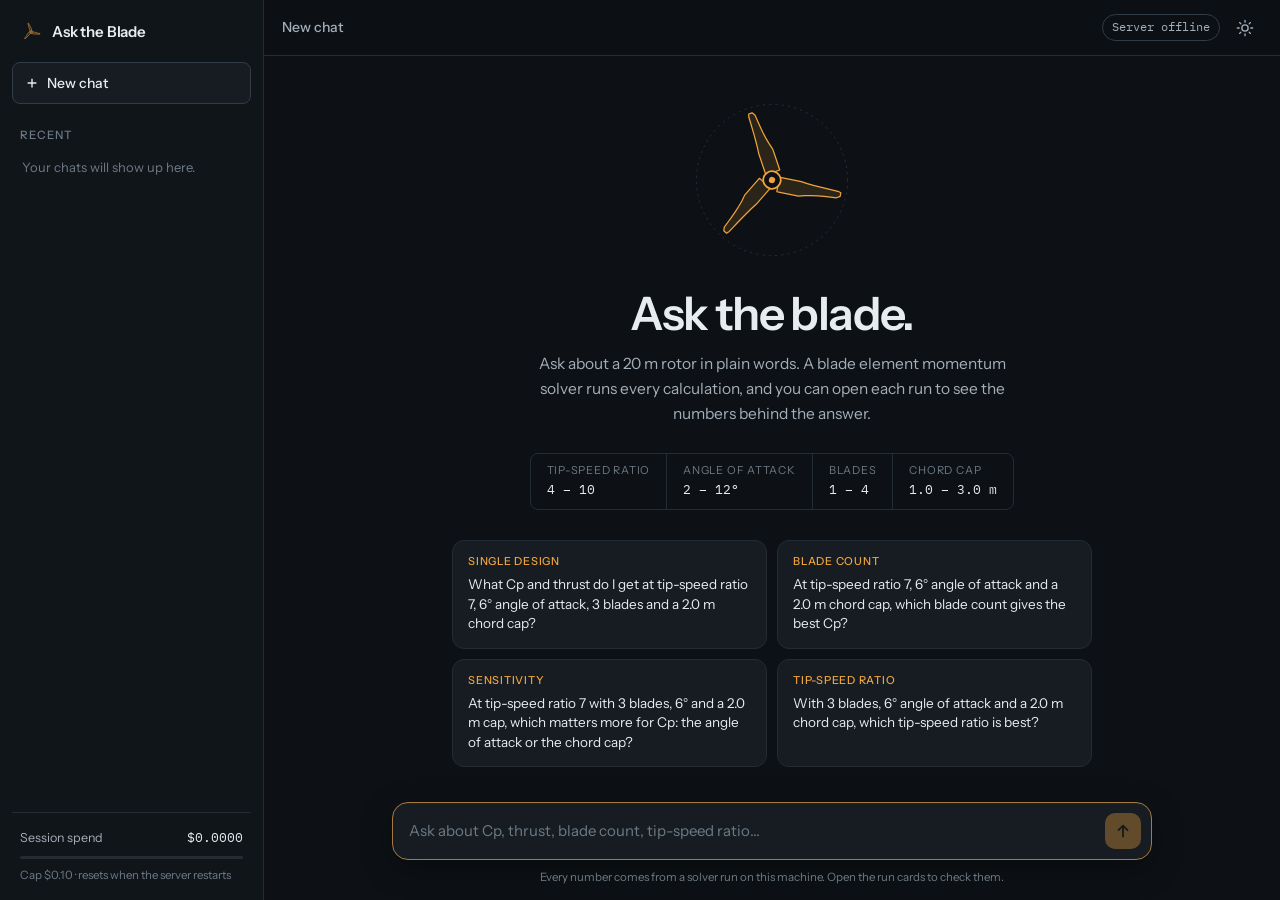
==== web/index.html @ 4451715d "V1 prototype: Ask the Blade BEM agent with web interface Co-Authored-By: Claude Sonnet 5.5 <noreply@" ====
<!doctype html>
<html lang="en" data-theme="dark">
<head>
  <meta charset="utf-8">
  <meta name="viewport" content="width=device-width, initial-scale=1, viewport-fit=cover">
  <title>Ask the Blade</title>
  <meta name="description" content="Ask questions about a wind turbine blade. A BEM solver runs every calculation.">
  <link rel="preconnect" href="https://fonts.googleapis.com">
  <link rel="preconnect" href="https://fonts.gstatic.com" crossorigin>
  <link href="https://fonts.googleapis.com/css2?family=IBM+Plex+Mono:wght@400;500&family=Instrument+Sans:wght@400;500;600&display=swap" rel="stylesheet">
  <link rel="stylesheet" href="styles.css">
  <script>
    try {
      const q = new URLSearchParams(location.search).get("theme");
      const t = q === "light" || q === "dark" ? q : localStorage.getItem("atb.theme");
      if (t) document.documentElement.dataset.theme = t;
    } catch (e) {}
  </script>
</head>
<body>
  <div class="app">
    <aside class="sidebar" id="sidebar" aria-label="Chats">
      <div class="brand">
        <svg class="rotor rotor-sm" viewBox="-24 -24 48 48" aria-hidden="true"></svg>
        <span>Ask the Blade</span>
      </div>

      <button class="new-chat" id="newChat" type="button">
        <svg viewBox="0 0 16 16" aria-hidden="true"><path d="M8 3v10M3 8h10"/></svg>
        New chat
      </button>

      <div class="history-label">Recent</div>
      <nav class="history" id="history"></nav>

      <div class="sidebar-foot">
        <div class="spend-row">
          <span>Session spend</span>
          <span class="mono" id="spend">$0.0000</span>
        </div>
        <div class="spend-track" aria-hidden="true"><i id="spendBar"></i></div>
        <div class="spend-cap" id="spendCap">Cap $0.10 · resets when the server restarts</div>
      </div>
    </aside>

    <main class="main">
      <header class="topbar">
        <button class="icon-btn menu-btn" id="menuBtn" type="button" aria-label="Show chats">
          <svg viewBox="0 0 20 20" aria-hidden="true"><path d="M3 6h14M3 10h14M3 14h14"/></svg>
        </button>
        <div class="topbar-title" id="chatTitle">New chat</div>
        <div class="topbar-actions">
          <span class="chip" id="modeChip">Connecting…</span>
          <button class="icon-btn" id="themeBtn" type="button" aria-label="Switch to light theme">
            <svg class="i-sun" viewBox="0 0 20 20" aria-hidden="true"><circle cx="10" cy="10" r="3.5"/><path d="M10 1.5v2M10 16.5v2M1.5 10h2M16.5 10h2M4 4l1.4 1.4M14.6 14.6 16 16M4 16l1.4-1.4M14.6 5.4 16 4"/></svg>
            <svg class="i-moon" viewBox="0 0 20 20" aria-hidden="true"><path d="M16.5 12.2A7 7 0 0 1 7.8 3.5a7 7 0 1 0 8.7 8.7Z"/></svg>
          </button>
        </div>
      </header>

      <section class="thread" id="thread">
        <div class="empty" id="empty">
          <svg class="rotor rotor-hero" viewBox="-24 -24 48 48" aria-hidden="true"></svg>
          <h1>Ask the blade.</h1>
          <p class="lede">Ask about a 20 m rotor in plain words. A blade element momentum solver runs every calculation, and you can open each run to see the numbers behind the answer.</p>
          <dl class="limits">
            <div><dt>Tip-speed ratio</dt><dd>4 – 10</dd></div>
            <div><dt>Angle of attack</dt><dd>2 – 12°</dd></div>
            <div><dt>Blades</dt><dd>1 – 4</dd></div>
            <div><dt>Chord cap</dt><dd>1.0 – 3.0 m</dd></div>
          </dl>
          <div class="examples" id="examples"></div>
        </div>
        <div class="messages" id="messages" aria-live="polite"></div>
      </section>

      <footer class="composer-wrap">
        <form class="composer" id="composer">
          <label class="sr-only" for="input">Your question</label>
          <textarea id="input" rows="1" placeholder="Ask about Cp, thrust, blade count, tip-speed ratio…" autocomplete="off"></textarea>
          <button class="send" id="sendBtn" type="submit" aria-label="Send">
            <svg class="i-send" viewBox="0 0 20 20" aria-hidden="true"><path d="M10 16V4M5 9l5-5 5 5"/></svg>
            <svg class="i-stop" viewBox="0 0 20 20" aria-hidden="true"><rect x="6" y="6" width="8" height="8" rx="1.5"/></svg>
          </button>
        </form>
        <p class="composer-note">Every number comes from a solver run on this machine. Open the run cards to check them.</p>
      </footer>
    </main>
  </div>
  <div class="scrim" id="scrim"></div>
  <script src="app.js"></script>
</body>
</html>
---- web/styles.css ----
/* ---------- tokens ---------- */
:root {
  --bg: #0d1115;
  --panel: #10151a;
  --surface: #161c22;
  --raised: #1b2229;
  --line: #232b33;
  --line-strong: #313c47;
  --text: #e7ecf0;
  --text-2: #a3aeb8;
  --text-3: #6d7a86;
  --signal: #f0a43a;          /* amber, from turbine aviation lights */
  --signal-soft: rgba(240, 164, 58, 0.13);
  --signal-ink: #1a1206;
  --cool: #8db8da;
  --ok: #6fcf97;
  --bad: #ef7a6a;
  --bad-soft: rgba(239, 122, 106, 0.1);
  --shadow: 0 1px 0 rgba(255, 255, 255, 0.03) inset, 0 8px 30px rgba(0, 0, 0, 0.35);

  --sans: "Instrument Sans", ui-sans-serif, system-ui, -apple-system, "Segoe UI", sans-serif;
  --mono: "IBM Plex Mono", ui-monospace, "SF Mono", Menlo, monospace;

  --sidebar-w: 264px;
  --thread-w: 760px;
  --radius: 12px;
  --radius-sm: 8px;
  color-scheme: dark;
}

:root[data-theme="light"] {
  --bg: #f4f6f8;
  --panel: #eceff2;
  --surface: #ffffff;
  --raised: #f7f9fa;
  --line: #dfe4e8;
  --line-strong: #c6ced5;
  --text: #111820;
  --text-2: #4a5663;
  --text-3: #7c8894;
  --signal: #b8690f;
  --signal-soft: rgba(184, 105, 15, 0.1);
  --signal-ink: #ffffff;
  --cool: #2f6e9e;
  --ok: #23874f;
  --bad: #c2412d;
  --bad-soft: rgba(194, 65, 45, 0.08);
  --shadow: 0 1px 2px rgba(17, 24, 32, 0.04), 0 8px 24px rgba(17, 24, 32, 0.06);
  color-scheme: light;
}

/* ---------- base ---------- */
*, *::before, *::after { box-sizing: border-box; }
html, body { height: 100%; }
body {
  margin: 0;
  background: var(--bg);
  color: var(--text);
  font-family: var(--sans);
  font-size: 15px;
  line-height: 1.6;
  -webkit-font-smoothing: antialiased;
  text-rendering: optimizeLegibility;
}
button, textarea { font: inherit; color: inherit; }
button { cursor: pointer; }
svg { display: block; }
.mono, .num { font-family: var(--mono); font-feature-settings: "tnum" 1; }
.sr-only { position: absolute; width: 1px; height: 1px; overflow: hidden; clip: rect(0 0 0 0); white-space: nowrap; }
:focus-visible { outline: 2px solid var(--signal); outline-offset: 2px; border-radius: 6px; }

/* ---------- layout ---------- */
.app {
  display: grid;
  grid-template-columns: var(--sidebar-w) 1fr;
  height: 100dvh;
  overflow: hidden;
}
.main {
  display: grid;
  grid-template-rows: auto 1fr auto;
  min-width: 0;
  height: 100dvh;
}

/* ---------- sidebar ---------- */
.sidebar {
  display: flex;
  flex-direction: column;
  background: var(--panel);
  border-right: 1px solid var(--line);
  padding: 18px 12px 14px;
  min-height: 0;
}
.brand {
  display: flex;
  align-items: center;
  gap: 10px;
  padding: 2px 8px 18px;
  font-weight: 600;
  letter-spacing: -0.01em;
  font-size: 15px;
}
.new-chat {
  display: flex;
  align-items: center;
  gap: 8px;
  width: 100%;
  padding: 9px 12px;
  border: 1px solid var(--line-strong);
  border-radius: var(--radius-sm);
  background: var(--surface);
  font-size: 14px;
  font-weight: 500;
  transition: border-color .15s, background .15s;
}
.new-chat:hover { border-color: var(--signal); }
.new-chat svg { width: 14px; height: 14px; stroke: currentColor; stroke-width: 1.6; fill: none; }

.history-label {
  margin: 22px 8px 6px;
  font-size: 11.5px;
  font-weight: 500;
  color: var(--text-3);
  text-transform: uppercase;
  letter-spacing: .08em;
}
.history {
  flex: 1;
  overflow-y: auto;
  display: flex;
  flex-direction: column;
  gap: 1px;
  margin: 0 -4px;
  padding: 0 4px;
}
.history-item {
  position: relative;
  display: flex;
  align-items: center;
  border-radius: var(--radius-sm);
}
.history-item > button.open {
  flex: 1;
  min-width: 0;
  text-align: left;
  padding: 7px 30px 7px 10px;
  border: 0;
  background: none;
  border-radius: var(--radius-sm);
  color: var(--text-2);
  font-size: 13.5px;
  white-space: nowrap;
  overflow: hidden;
  text-overflow: ellipsis;
}
.history-item:hover > button.open { background: var(--surface); color: var(--text); }
.history-item.active > button.open { background: var(--raised); color: var(--text); box-shadow: inset 2px 0 0 var(--signal); }
.history-item > button.del {
  position: absolute;
  right: 4px;
  width: 24px; height: 24px;
  display: grid; place-items: center;
  border: 0; background: none;
  color: var(--text-3);
  border-radius: 6px;
  opacity: 0;
  transition: opacity .12s;
}
.history-item:hover > button.del, .history-item > button.del:focus-visible { opacity: 1; }
.history-item > button.del:hover { color: var(--bad); }
.history-item > button.del svg { width: 12px; height: 12px; stroke: currentColor; stroke-width: 1.6; }
.history-empty { padding: 6px 10px; color: var(--text-3); font-size: 13px; }

.sidebar-foot {
  border-top: 1px solid var(--line);
  padding: 14px 8px 2px;
  font-size: 12.5px;
  color: var(--text-2);
}
.spend-row { display: flex; justify-content: space-between; align-items: baseline; }
.spend-row .mono { color: var(--text); font-size: 12.5px; }
.spend-track { height: 3px; margin: 8px 0 7px; background: var(--line); border-radius: 2px; overflow: hidden; }
.spend-track i { display: block; height: 100%; width: 0; background: var(--signal); transition: width .4s ease; }
.spend-cap { color: var(--text-3); font-size: 11.5px; }

/* ---------- top bar ---------- */
.topbar {
  display: flex;
  align-items: center;
  gap: 10px;
  height: 56px;
  padding: 0 18px;
  border-bottom: 1px solid var(--line);
  background: color-mix(in srgb, var(--bg) 88%, transparent);
  backdrop-filter: blur(8px);
}
.topbar-title {
  flex: 1;
  min-width: 0;
  font-size: 14px;
  font-weight: 500;
  color: var(--text-2);
  white-space: nowrap;
  overflow: hidden;
  text-overflow: ellipsis;
}
.topbar-actions { display: flex; align-items: center; gap: 8px; }
.chip {
  font-family: var(--mono);
  font-size: 11.5px;
  padding: 3px 9px;
  border: 1px solid var(--line-strong);
  border-radius: 999px;
  color: var(--text-2);
  white-space: nowrap;
}
.chip.mock { border-color: var(--signal); color: var(--signal); }
.icon-btn {
  width: 34px; height: 34px;
  display: grid; place-items: center;
  border: 1px solid transparent;
  border-radius: var(--radius-sm);
  background: none;
  color: var(--text-2);
}
.icon-btn:hover { background: var(--surface); color: var(--text); border-color: var(--line); }
.icon-btn svg { width: 18px; height: 18px; fill: none; stroke: currentColor; stroke-width: 1.5; stroke-linecap: round; }
.menu-btn { display: none; }
:root[data-theme="dark"] .i-moon, :root[data-theme="light"] .i-sun { display: none; }

/* ---------- thread ---------- */
.thread {
  overflow-y: auto;
  scroll-behavior: smooth;
  padding: 0 20px;
}
.messages {
  max-width: var(--thread-w);
  margin: 0 auto;
  padding: 28px 0 40px;
  display: flex;
  flex-direction: column;
  gap: 30px;
}
.messages:empty { display: none; }

/* ---------- empty state ---------- */
.empty {
  max-width: 640px;
  margin: 0 auto;
  min-height: 100%;
  display: flex;
  flex-direction: column;
  align-items: center;
  justify-content: flex-start;
  text-align: center;
  padding: 40px 0 32px;
}
/* auto margins centre the content but never push it above the scroll top */
.empty > :first-child { margin-top: auto; }
.empty > :last-child { margin-bottom: auto; }
.empty[hidden] { display: none; }
.rotor-hero { width: 168px; height: 168px; margin-bottom: 26px; }
.empty h1 {
  margin: 0;
  font-size: clamp(34px, 5vw, 46px);
  line-height: 1.05;
  font-weight: 600;
  letter-spacing: -0.035em;
}
.lede {
  margin: 14px auto 0;
  max-width: 470px;
  color: var(--text-2);
  font-size: 15.5px;
}
.limits {
  display: grid;
  grid-template-columns: repeat(4, auto);
  gap: 0;
  margin: 26px 0 30px;
  border: 1px solid var(--line);
  border-radius: var(--radius-sm);
  overflow: hidden;
}
.limits div { padding: 8px 16px; text-align: left; }
.limits div + div { border-left: 1px solid var(--line); }
.limits dt { font-size: 11px; color: var(--text-3); text-transform: uppercase; letter-spacing: .07em; }
.limits dd { margin: 1px 0 0; font-family: var(--mono); font-size: 13px; color: var(--text); }

.examples {
  display: grid;
  grid-template-columns: 1fr 1fr;
  gap: 10px;
  width: 100%;
}
.example {
  display: flex;
  flex-direction: column;
  justify-content: flex-start;
  text-align: left;
  padding: 13px 15px 14px;
  border: 1px solid var(--line);
  border-radius: var(--radius);
  background: var(--surface);
  color: var(--text);
  font-size: 13.5px;
  line-height: 1.45;
  transition: border-color .15s, transform .15s;
}
.example:hover { border-color: var(--line-strong); transform: translateY(-1px); }
.example span {
  display: block;
  margin-bottom: 5px;
  font-size: 11px;
  font-weight: 500;
  color: var(--signal);
  text-transform: uppercase;
  letter-spacing: .07em;
}

/* ---------- rotor ---------- */
.rotor .blade { fill: var(--signal-soft); stroke: var(--signal); stroke-width: .35; stroke-linejoin: round; }
.rotor .hub { fill: var(--bg); stroke: var(--signal); stroke-width: .5; }
.rotor .hub-dot { fill: var(--signal); }
.rotor .sweep { fill: none; stroke: var(--line-strong); stroke-width: .2; stroke-dasharray: .6 1.2; }
.rotor-sm { width: 22px; height: 22px; }
.rotor-sm .blade, .avatar .rotor .blade { stroke-width: 1.1; }
.rotor-sm .hub, .avatar .rotor .hub { stroke-width: 1.4; }

/* ---------- messages ---------- */
.msg-user {
  align-self: flex-end;
  max-width: 82%;
  padding: 10px 15px;
  background: var(--raised);
  border: 1px solid var(--line);
  border-radius: 14px 14px 4px 14px;
  white-space: pre-wrap;
  word-wrap: break-word;
}
.msg-ai {
  display: grid;
  grid-template-columns: 28px 1fr;
  gap: 14px;
}
.msg-ai .avatar {
  width: 28px; height: 28px;
  display: grid; place-items: center;
  border: 1px solid var(--line-strong);
  border-radius: 50%;
}
.msg-ai .avatar .rotor { width: 20px; height: 20px; }
.msg-body { min-width: 0; display: flex; flex-direction: column; gap: 12px; padding-top: 2px; }

.status-line {
  display: flex; align-items: center; gap: 8px;
  color: var(--text-3);
  font-size: 13.5px;
}
.status-line .dots i {
  display: inline-block;
  width: 4px; height: 4px; margin-right: 3px;
  border-radius: 50%;
  background: currentColor;
  animation: blink 1.2s infinite both;
}
.status-line .dots i:nth-child(2) { animation-delay: .2s; }
.status-line .dots i:nth-child(3) { animation-delay: .4s; }
@keyframes blink { 0%, 80%, 100% { opacity: .25; } 40% { opacity: 1; } }

/* answer prose */
.answer { overflow-wrap: anywhere; }
.answer > :first-child { margin-top: 0; }
.answer > :last-child { margin-bottom: 0; }
.answer p { margin: 0 0 .75em; }
.answer ul, .answer ol { margin: 0 0 .75em; padding-left: 1.25em; }
.answer li { margin: .2em 0; }
.answer li::marker { color: var(--text-3); }
.answer strong { font-weight: 600; }
.answer em { color: var(--text-2); }
.answer h3, .answer h4 { margin: 1em 0 .4em; font-size: 15px; font-weight: 600; }
.answer code { font-family: var(--mono); font-size: .88em; padding: 1px 5px; background: var(--raised); border: 1px solid var(--line); border-radius: 5px; }
.answer .num { font-size: .93em; }
.answer strong .num { color: var(--signal); }
.answer table { border-collapse: collapse; margin: .25em 0 .9em; font-size: 13.5px; line-height: 1.35; min-width: 220px; }
.answer th, .answer td { padding: 5px 22px 5px 0; border-bottom: 1px solid var(--line); text-align: left; }
.answer td:last-child, .answer th:last-child { padding-right: 0; }
.answer th { font-weight: 500; color: var(--text-3); font-size: 12px; text-transform: uppercase; letter-spacing: .06em; }

.notice {
  padding: 11px 14px;
  border: 1px solid color-mix(in srgb, var(--bad) 40%, transparent);
  background: var(--bad-soft);
  border-radius: var(--radius-sm);
  font-size: 14px;
  color: var(--text);
}
.notice b { color: var(--bad); font-weight: 600; margin-right: 6px; }

.meta {
  display: flex; flex-wrap: wrap; gap: 4px 14px;
  font-family: var(--mono);
  font-size: 11.5px;
  color: var(--text-3);
}

/* ---------- run cards ---------- */
.runs { display: flex; flex-direction: column; gap: 8px; }
.run {
  border: 1px solid var(--line);
  border-radius: var(--radius);
  background: var(--surface);
  overflow: hidden;
}
.run.error { border-color: color-mix(in srgb, var(--bad) 45%, var(--line)); }
.run-head {
  width: 100%;
  display: flex; align-items: center; gap: 10px;
  padding: 10px 14px;
  border: 0;
  background: none;
  text-align: left;
}
.run-head:hover { background: var(--raised); }
.run-state { width: 16px; height: 16px; flex: none; display: grid; place-items: center; }
.run-state svg { width: 14px; height: 14px; fill: none; stroke-width: 1.8; stroke-linecap: round; stroke-linejoin: round; }
.run-state .ok { stroke: var(--ok); }
.run-state .bad { stroke: var(--bad); }
.spinner {
  width: 13px; height: 13px;
  border: 1.6px solid var(--line-strong);
  border-top-color: var(--signal);
  border-radius: 50%;
  animation: spin .8s linear infinite;
}
@keyframes spin { to { transform: rotate(360deg); } }
.run-name { font-size: 13.5px; font-weight: 500; white-space: nowrap; }
.run-inputs {
  flex: 1; min-width: 0;
  font-family: var(--mono);
  font-size: 11.5px;
  color: var(--text-3);
  white-space: nowrap; overflow: hidden; text-overflow: ellipsis;
}
.run-result {
  flex: none;
  font-family: var(--mono);
  font-size: 11.5px;
  color: var(--signal);
  white-space: nowrap;
}
.run.open .run-result { display: none; }
.run-chev { width: 14px; height: 14px; flex: none; stroke: var(--text-3); fill: none; stroke-width: 1.6; transition: transform .2s; }
.run.open .run-chev { transform: rotate(180deg); }
.run-body { display: none; padding: 4px 14px 14px; border-top: 1px solid var(--line); }
.run.open .run-body { display: block; }
.run-error { padding-top: 10px; font-size: 13.5px; color: var(--bad); }

/* readouts */
.readouts {
  display: grid;
  grid-template-columns: repeat(3, 1fr);
  gap: 1px;
  margin: 12px 0 14px;
  background: var(--line);
  border: 1px solid var(--line);
  border-radius: var(--radius-sm);
  overflow: hidden;
}
.readout { background: var(--surface); padding: 9px 12px 10px; }
.readout dt { font-size: 11px; color: var(--text-3); text-transform: uppercase; letter-spacing: .07em; }
.readout dd { margin: 2px 0 0; font-family: var(--mono); font-size: 17px; font-weight: 500; letter-spacing: -0.01em; }
.readout dd small { font-size: 11.5px; color: var(--text-3); font-weight: 400; margin-left: 3px; }
.readout dd.good { color: var(--ok); }
.readout dd.warn { color: var(--bad); }

/* charts */
.chart-title {
  display: flex; justify-content: space-between; align-items: baseline;
  margin: 12px 0 6px;
  font-size: 12px;
  color: var(--text-2);
}
.chart-title .mono { font-size: 11.5px; color: var(--text-3); }
.chart { width: 100%; height: auto; overflow: visible; }
.chart .grid { stroke: var(--line); stroke-width: 1; }
.chart .axis-label { fill: var(--text-3); font-family: var(--mono); font-size: 10.5px; }
.chart .line { fill: none; stroke: var(--signal); stroke-width: 1.8; stroke-linejoin: round; stroke-linecap: round; }
.chart .pt { fill: var(--surface); stroke: var(--signal); stroke-width: 1.6; }
.chart .pt.best { fill: var(--signal); }
.chart .pt.nc { stroke: var(--text-3); stroke-dasharray: 2 2; }
.chart .pt-label { fill: var(--text-2); font-family: var(--mono); font-size: 10.5px; }
.chart .pt-label.best { fill: var(--signal); font-weight: 500; }
.chart .twist { fill: none; stroke: var(--cool); stroke-width: 1.6; }
.chart .planform { fill: var(--signal-soft); stroke: var(--signal); stroke-width: 1.3; stroke-linejoin: round; }
.chart .pitch-axis { stroke: var(--text-3); stroke-width: 1; stroke-dasharray: 3 3; }
.chart .ring { stroke: var(--line-strong); stroke-width: 1; }

.best-line {
  margin-top: 10px;
  display: flex; flex-wrap: wrap; gap: 4px 16px;
  font-size: 12.5px;
  color: var(--text-2);
}
.best-line b { font-family: var(--mono); font-weight: 500; color: var(--text); }
.raw {
  margin-top: 12px;
  font-size: 12px;
}
.raw summary { cursor: pointer; color: var(--text-3); width: max-content; }
.raw summary:hover { color: var(--text-2); }
.raw pre {
  margin: 8px 0 0;
  max-height: 220px;
  overflow: auto;
  padding: 10px 12px;
  background: var(--bg);
  border: 1px solid var(--line);
  border-radius: var(--radius-sm);
  font-family: var(--mono);
  font-size: 11.5px;
  line-height: 1.5;
  color: var(--text-2);
}

/* ---------- composer ---------- */
.composer-wrap { padding: 10px 20px 14px; }
.composer {
  max-width: var(--thread-w);
  margin: 0 auto;
  display: flex;
  align-items: flex-end;
  gap: 10px;
  padding: 10px 10px 10px 16px;
  background: var(--surface);
  border: 1px solid var(--line-strong);
  border-radius: 16px;
  box-shadow: var(--shadow);
  transition: border-color .15s;
}
.composer:focus-within { border-color: color-mix(in srgb, var(--signal) 60%, var(--line-strong)); }
.composer textarea {
  flex: 1;
  min-height: 24px;
  max-height: 200px;
  padding: 6px 0;
  border: 0;
  outline: none;
  resize: none;
  background: none;
  line-height: 1.5;
}
.composer textarea::placeholder { color: var(--text-3); }
.send {
  width: 36px; height: 36px; flex: none;
  display: grid; place-items: center;
  border: 0;
  border-radius: 10px;
  background: var(--signal);
  color: var(--signal-ink);
  transition: opacity .15s, transform .1s;
}
.send:active { transform: scale(.96); }
.send:disabled { opacity: .35; cursor: default; }
.send svg { width: 18px; height: 18px; fill: none; stroke: currentColor; stroke-width: 2; stroke-linecap: round; stroke-linejoin: round; }
.send .i-stop { display: none; fill: currentColor; stroke: none; }
.send.stop { background: var(--text); color: var(--bg); }
.send.stop .i-send { display: none; }
.send.stop .i-stop { display: block; }
.composer-note {
  max-width: var(--thread-w);
  margin: 8px auto 0;
  text-align: center;
  font-size: 11.5px;
  color: var(--text-3);
}

/* ---------- mobile ---------- */
.scrim { display: none; }
@media (max-width: 860px) {
  .app { grid-template-columns: 1fr; }
  .sidebar {
    position: fixed; inset: 0 auto 0 0;
    width: min(84vw, 300px);
    z-index: 30;
    transform: translateX(-102%);
    transition: transform .25s ease;
    box-shadow: var(--shadow);
  }
  .sidebar.open { transform: none; }
  .scrim { display: block; position: fixed; inset: 0; z-index: 20; background: rgba(0, 0, 0, .45); opacity: 0; pointer-events: none; transition: opacity .25s; }
  .scrim.show { opacity: 1; pointer-events: auto; }
  .menu-btn { display: grid; }
  .topbar { padding: 0 10px; }
  .thread { padding: 0 16px; }
  .composer-wrap { padding: 8px 12px 12px; }
  .examples { grid-template-columns: 1fr; }
  .limits { grid-template-columns: 1fr 1fr; }
  .limits div + div { border-left: 0; }
  .limits div:nth-child(even) { border-left: 1px solid var(--line); }
  .limits div:nth-child(n+3) { border-top: 1px solid var(--line); }
  .rotor-hero { width: 128px; height: 128px; margin-bottom: 20px; }
  .msg-user { max-width: 92%; }
  .msg-ai { grid-template-columns: 1fr; gap: 8px; }
  .msg-ai .avatar { width: 24px; height: 24px; }
  .readouts { grid-template-columns: 1fr 1fr; }
  .chip { display: none; }
}

@media (prefers-reduced-motion: reduce) {
  *, *::before, *::after { animation-duration: .001ms !important; transition-duration: .001ms !important; scroll-behavior: auto !important; }
}
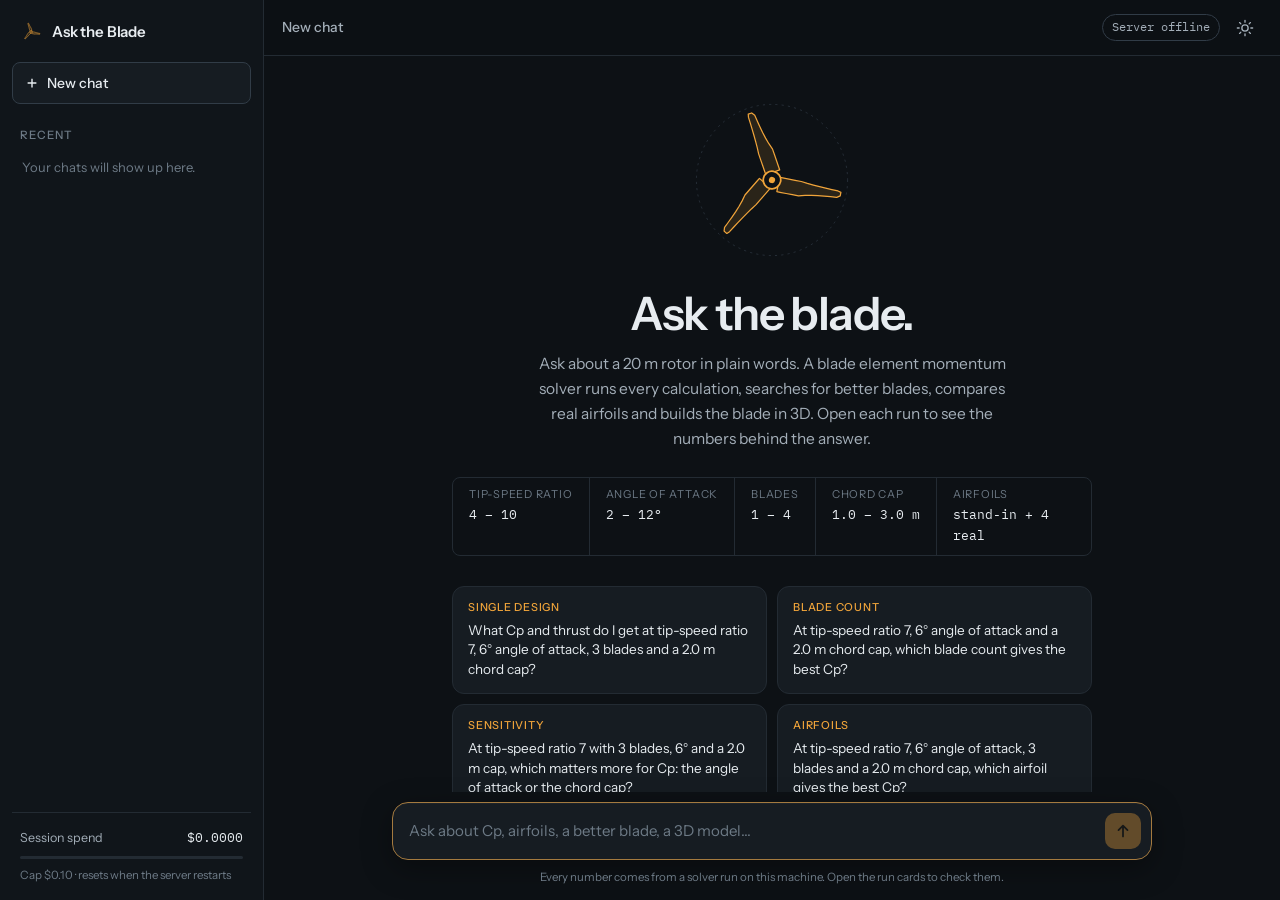
==== commit 23f7dd63: "SHIP 2: chord/twist search, real airfoils, design search, 3D + STL - Phase 8: chord_opt.py, optimize" ====
--- a/web/index.html
+++ b/web/index.html
@@ -62,12 +62,13 @@
         <div class="empty" id="empty">
           <svg class="rotor rotor-hero" viewBox="-24 -24 48 48" aria-hidden="true"></svg>
           <h1>Ask the blade.</h1>
-          <p class="lede">Ask about a 20 m rotor in plain words. A blade element momentum solver runs every calculation, and you can open each run to see the numbers behind the answer.</p>
+          <p class="lede">Ask about a 20 m rotor in plain words. A blade element momentum solver runs every calculation, searches for better blades, compares real airfoils and builds the blade in 3D. Open each run to see the numbers behind the answer.</p>
           <dl class="limits">
             <div><dt>Tip-speed ratio</dt><dd>4 – 10</dd></div>
             <div><dt>Angle of attack</dt><dd>2 – 12°</dd></div>
             <div><dt>Blades</dt><dd>1 – 4</dd></div>
             <div><dt>Chord cap</dt><dd>1.0 – 3.0 m</dd></div>
+            <div><dt>Airfoils</dt><dd>stand-in + 4 real</dd></div>
           </dl>
           <div class="examples" id="examples"></div>
         </div>
@@ -77,7 +78,7 @@
       <footer class="composer-wrap">
         <form class="composer" id="composer">
           <label class="sr-only" for="input">Your question</label>
-          <textarea id="input" rows="1" placeholder="Ask about Cp, thrust, blade count, tip-speed ratio…" autocomplete="off"></textarea>
+          <textarea id="input" rows="1" placeholder="Ask about Cp, airfoils, a better blade, a 3D model…" autocomplete="off"></textarea>
           <button class="send" id="sendBtn" type="submit" aria-label="Send">
             <svg class="i-send" viewBox="0 0 20 20" aria-hidden="true"><path d="M10 16V4M5 9l5-5 5 5"/></svg>
             <svg class="i-stop" viewBox="0 0 20 20" aria-hidden="true"><rect x="6" y="6" width="8" height="8" rx="1.5"/></svg>
--- a/web/styles.css
+++ b/web/styles.css
@@ -277,7 +277,7 @@
 }
 .limits {
   display: grid;
-  grid-template-columns: repeat(4, auto);
+  grid-template-columns: repeat(5, auto);
   gap: 0;
   margin: 26px 0 30px;
   border: 1px solid var(--line);
@@ -461,7 +461,7 @@
 /* readouts */
 .readouts {
   display: grid;
-  grid-template-columns: repeat(3, 1fr);
+  grid-template-columns: repeat(auto-fit, minmax(130px, 1fr));
   gap: 1px;
   margin: 12px 0 14px;
   background: var(--line);
@@ -599,6 +599,7 @@
   .examples { grid-template-columns: 1fr; }
   .limits { grid-template-columns: 1fr 1fr; }
   .limits div + div { border-left: 0; }
+  .limits div:last-child:nth-child(odd) { grid-column: span 2; }
   .limits div:nth-child(even) { border-left: 1px solid var(--line); }
   .limits div:nth-child(n+3) { border-top: 1px solid var(--line); }
   .rotor-hero { width: 128px; height: 128px; margin-bottom: 20px; }
@@ -612,3 +613,43 @@
 @media (prefers-reduced-motion: reduce) {
   *, *::before, *::after { animation-duration: .001ms !important; transition-duration: .001ms !important; scroll-behavior: auto !important; }
 }
+
+/* ---------- SHIP 2: shape actions, mini table, 3D viewer ---------- */
+.shape-actions { display: flex; gap: 8px; flex-wrap: wrap; margin-top: 12px; }
+.btn {
+  border: 1px solid var(--line-strong); background: var(--raised); color: var(--text);
+  border-radius: var(--radius-sm); padding: 6px 12px; font-size: 13px; line-height: 1.4;
+}
+.btn:hover { border-color: var(--text-3); }
+.btn:disabled { opacity: .6; cursor: progress; }
+.btn.primary { background: var(--signal); border-color: var(--signal); color: var(--signal-ink); font-weight: 600; }
+.btn.primary:hover { filter: brightness(1.06); }
+.mini-table { width: 100%; border-collapse: collapse; margin-top: 10px; font-size: 12.5px; }
+.mini-table th, .mini-table td { text-align: left; padding: 5px 8px; border-bottom: 1px solid var(--line); }
+.mini-table th { color: var(--text-3); font-weight: 500; font-size: 11px; text-transform: uppercase; letter-spacing: .06em; }
+.mini-table td.mono { font-family: var(--mono); }
+
+.viewer {
+  position: fixed; inset: 0; z-index: 60; display: none; place-items: center;
+  background: rgba(5, 8, 11, .62); padding: 16px;
+}
+.viewer.show { display: grid; }
+.viewer-card {
+  width: min(1040px, 100%); height: min(660px, calc(100vh - 32px));
+  display: flex; flex-direction: column; overflow: hidden;
+  background: var(--panel); border: 1px solid var(--line-strong); border-radius: var(--radius); box-shadow: var(--shadow);
+}
+.viewer-head { display: flex; align-items: center; gap: 12px; padding: 10px 12px 10px 16px; border-bottom: 1px solid var(--line); }
+.viewer-title { flex: 1; min-width: 0; display: flex; flex-direction: column; font-size: 14px; }
+.viewer-title .mono { font-size: 11.5px; color: var(--text-3); overflow: hidden; text-overflow: ellipsis; white-space: nowrap; }
+.viewer-actions { display: flex; align-items: center; gap: 6px; }
+.viewer-stage { position: relative; flex: 1; min-height: 0; background: radial-gradient(ellipse at 50% 40%, var(--surface), var(--bg)); }
+.viewer-stage canvas { display: block; width: 100%; height: 100%; touch-action: none; cursor: grab; }
+.viewer-stage canvas:active { cursor: grabbing; }
+.viewer-status { position: absolute; inset: 0; display: grid; place-items: center; color: var(--text-2); font-size: 14px; pointer-events: none; }
+.viewer-status[hidden] { display: none; }
+.viewer-hint { position: absolute; left: 14px; bottom: 10px; font-size: 11.5px; color: var(--text-3); pointer-events: none; }
+@media (max-width: 860px) {
+  .viewer { padding: 0; }
+  .viewer-card { height: 100%; border-radius: 0; border: 0; }
+}
